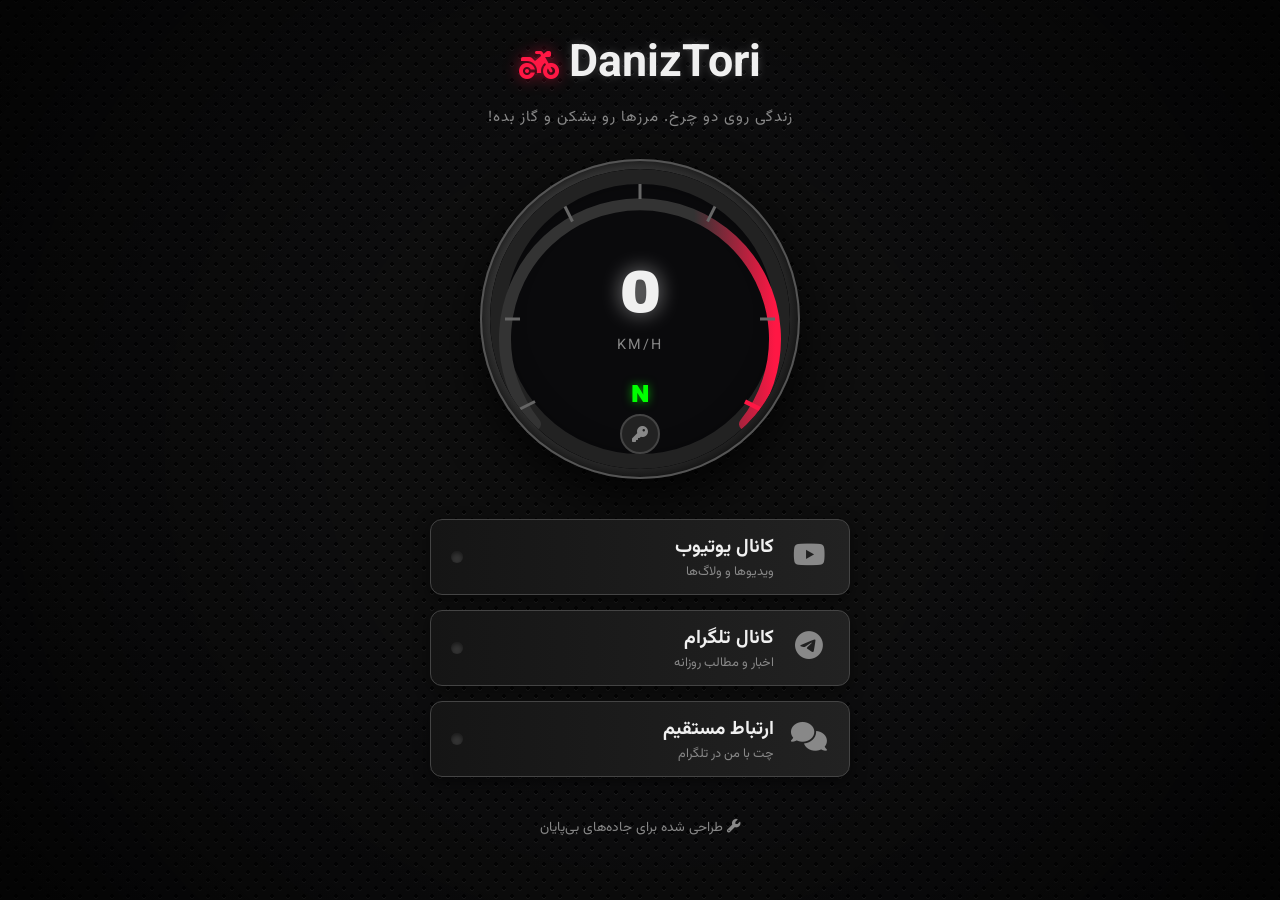
==== index.html @ c29c2c74 "Add index.html" ====
<!DOCTYPE html>
<html lang="fa" dir="rtl">
<head>
    <meta charset="UTF-8">
    <meta name="viewport" content="width=device-width, initial-scale=1.0">
    <title>دنیزطوری | موتور سوار</title>
    
    <!-- Meta SEO -->
    <meta name="description" content="صفحه رسمی ارتباط با دنیزطوری - بلاگر موتور سوار">
    
    <!-- Favicon -->
    <link rel="icon" type="image/png" href="assets/biker_avatar.png">
    
    <!-- Google Fonts -->
    <link rel="preconnect" href="https://fonts.googleapis.com">
    <link rel="preconnect" href="https://fonts.gstatic.com" crossorigin>
    <link href="https://fonts.googleapis.com/css2?family=Vazirmatn:wght@400;700;900&family=Lalezar&display=swap" rel="stylesheet">
    
    <!-- FontAwesome 6 CDN -->
    <link rel="stylesheet" href="https://cdnjs.cloudflare.com/ajax/libs/font-awesome/6.5.1/css/all.min.css">
    
    <!-- Main Stylesheet -->
    <link rel="stylesheet" href="styles.css">
</head>
<body>

    <!-- Ambient Engine Sound (Optional, requires user interaction to play) -->
    <audio id="engineSound" src="https://actions.google.com/sounds/v1/transportation/motorcycle_start_and_idle.ogg" preload="auto"></audio>
    <audio id="revSound" src="https://actions.google.com/sounds/v1/transportation/motorcycle_pass_by.ogg" preload="auto"></audio>

    <div class="carbon-bg"></div>
    <div class="vignette"></div>

    <main class="dashboard-container">
        
        <!-- Header Profile -->
        <header class="profile-header">
            <h1 class="profile-title" style="font-family: var(--font-text);">DanizTori <i class="fa-solid fa-motorcycle accent-icon"></i></h1>
            <p class="profile-bio">زندگی روی دو چرخ. مرزها رو بشکن و گاز بده!</p>
        </header>

        <!-- Speedometer Section (Central Hub) -->
        <section class="speedometer-wrapper">
            <div class="speedometer-inner">
                <!-- SVG Speedometer Design -->
                <svg class="speed-dial" viewBox="0 0 200 200">
                    <defs>
                        <linearGradient id="gradRed" x1="0%" y1="0%" x2="100%" y2="0%">
                            <stop offset="0%" style="stop-color:#333;stop-opacity:1" />
                            <stop offset="70%" style="stop-color:#333;stop-opacity:1" />
                            <stop offset="100%" style="stop-color:#ff1744;stop-opacity:1" />
                        </linearGradient>
                    </defs>
                    
                    <!-- Outer Ring -->
                    <circle cx="100" cy="100" r="95" fill="none" stroke="#222" stroke-width="10"/>
                    
                    <!-- Track -->
                    <path d="M 30,170 A 90,90 0 1,1 170,170" fill="none" stroke="url(#gradRed)" stroke-width="8" stroke-linecap="round"/>
                    
                    <!-- RPM Progress (Dynamic) -->
                    <path id="rpmPath" d="M 30,170 A 90,90 0 1,1 170,170" fill="none" stroke="#ff1744" stroke-width="8" stroke-linecap="round" stroke-dasharray="415" stroke-dashoffset="415"/>
                    
                    <!-- Ticks -->
                    <g class="ticks" stroke="#666" stroke-width="2">
                        <!-- Ticks generated in JS for precision, or approximated here -->
                        <line x1="20" y1="160" x2="30" y2="155" />
                        <line x1="10" y1="100" x2="20" y2="100" />
                        <line x1="50" y1="25" x2="55" y2="35" />
                        <line x1="100" y1="10" x2="100" y2="20" />
                        <line x1="150" y1="25" x2="145" y2="35" />
                        <line x1="190" y1="100" x2="180" y2="100" />
                        <line x1="180" y1="160" x2="170" y2="155" stroke="#ff1744" stroke-width="3"/>
                    </g>
                </svg>

                <div class="speed-data">
                    <div class="speed-value" id="speedValue">0</div>
                    <div class="speed-unit">km/h</div>
                </div>

                <div class="gear-indicator">
                    <span id="gearValue">N</span>
                </div>

                <!-- Ignition Key (Secret Game Button) -->
                <div class="ignition-key" id="ignitionKey" title="استارت (بازی مخفی)">
                    <i class="fa-solid fa-key"></i>
                </div>
            </div>

            <!-- Game Overlay (Hidden by default, shown inside speedometer area) -->
            <div class="game-display" id="gameDisplay">
                <canvas id="gameCanvas" width="300" height="300"></canvas>
                <button id="exitGameBtn" class="exit-game" title="خروج"><i class="fa-solid fa-times"></i></button>
                <div class="game-controls-ui" id="gameControlsUI">
                    <button id="leftBtn" class="game-btn"><i class="fa-solid fa-arrow-left"></i></button>
                    <button id="rightBtn" class="game-btn"><i class="fa-solid fa-arrow-right"></i></button>
                </div>
                <div class="game-overlay-ui" id="gameOverUI">
                    <h3>تصادف کردی!</h3>
                    <p>امتیاز: <span id="finalScore">0</span></p>
                    <button id="restartBtn">دوباره</button>
                </div>
                <div class="game-start-ui" id="gameStartUI">
                    <p>با دکمه‌های چپ و راست جاخالی بده!</p>
                    <button id="playBtn">شروع بازی</button>
                </div>
            </div>
        </section>

        <!-- Links Section (Switchgears) -->
        <section class="switchgear-container">
            
            <a href="https://www.youtube.com/@Daniztori" target="_blank" class="switch-btn engine-start" data-rpm="120" data-gear="3">
                <div class="switch-icon"><i class="fa-brands fa-youtube"></i></div>
                <div class="switch-text">
                    <span class="title">کانال یوتیوب</span>
                    <span class="subtitle">ویدیوها و ولاگ‌ها</span>
                </div>
                <div class="switch-indicator red"></div>
            </a>

            <a href="https://t.me/daniztori" target="_blank" class="switch-btn high-beam" data-rpm="180" data-gear="5">
                <div class="switch-icon"><i class="fa-brands fa-telegram"></i></div>
                <div class="switch-text">
                    <span class="title">کانال تلگرام</span>
                    <span class="subtitle">اخبار و مطالب روزانه</span>
                </div>
                <div class="switch-indicator blue"></div>
            </a>

            <a href="https://t.me/daniztori?direct" target="_blank" class="switch-btn horn" data-rpm="250" data-gear="6">
                <div class="switch-icon"><i class="fa-solid fa-comments"></i></div>
                <div class="switch-text">
                    <span class="title">ارتباط مستقیم</span>
                    <span class="subtitle">چت با من در تلگرام</span>
                </div>
                <div class="switch-indicator green"></div>
            </a>

        </section>

        <!-- Footer -->
        <footer class="footer">
            <p><i class="fa-solid fa-wrench"></i> طراحی شده برای جاده‌های بی‌پایان</p>
        </footer>

    </main>

    <script src="app.js"></script>
</body>
</html>
---- styles.css ----
/* ==========================================================================
   DanizTori Bio Link - Motorcycle Dashboard Theme (Persian/RTL)
   ========================================================================== */

:root {
    /* Color Palette - Carbon & Neon */
    --bg-dark: #0a0a0c;
    --carbon-color: #111;
    --text-main: #f0f0f0;
    --text-muted: #888;
    
    --neon-red: #ff1744;
    --neon-red-glow: rgba(255, 23, 68, 0.6);
    --neon-blue: #00e5ff;
    --neon-blue-glow: rgba(0, 229, 255, 0.6);
    --metal-dark: #222;
    --metal-light: #444;
    
    /* Fonts */
    --font-text: 'Vazirmatn', system-ui, sans-serif;
    --font-num: 'Lalezar', cursive;
    
    --transition: all 0.3s cubic-bezier(0.25, 0.8, 0.25, 1);
}

* {
    margin: 0;
    padding: 0;
    box-sizing: border-box;
    -webkit-tap-highlight-color: transparent;
}

body {
    font-family: var(--font-text);
    background-color: var(--bg-dark);
    color: var(--text-main);
    min-height: 100vh;
    display: flex;
    justify-content: center;
    align-items: flex-start;
    padding: 30px 15px;
    direction: rtl;
    overflow-x: hidden;
}

/* Carbon Fiber Background */
.carbon-bg {
    position: fixed;
    top: 0;
    left: 0;
    width: 100vw;
    height: 100vh;
    background: 
        radial-gradient(black 15%, transparent 16%) 0 0,
        radial-gradient(black 15%, transparent 16%) 8px 8px,
        radial-gradient(rgba(255,255,255,.1) 15%, transparent 20%) 0 1px,
        radial-gradient(rgba(255,255,255,.1) 15%, transparent 20%) 8px 9px;
    background-color: var(--carbon-color);
    background-size: 16px 16px;
    opacity: 0.6;
    z-index: -2;
}

.vignette {
    position: fixed;
    top: 0;
    left: 0;
    width: 100vw;
    height: 100vh;
    background: radial-gradient(circle, transparent 40%, #000 120%);
    z-index: -1;
    pointer-events: none;
}

.dashboard-container {
    width: 100%;
    max-width: 420px;
    z-index: 1;
    display: flex;
    flex-direction: column;
    align-items: center;
}

/* Profile Header */
.profile-header {
    text-align: center;
    margin-bottom: 30px;
}

.profile-title {
    font-family: var(--font-num);
    font-size: 2.8rem;
    color: var(--text-main);
    text-shadow: 0 0 10px rgba(255,255,255,0.2);
    margin-bottom: 5px;
    display: flex;
    align-items: center;
    justify-content: center;
    gap: 10px;
}

.accent-icon {
    color: var(--neon-red);
    font-size: 2rem;
    text-shadow: 0 0 15px var(--neon-red-glow);
}

.profile-bio {
    font-size: 0.95rem;
    color: var(--text-muted);
    letter-spacing: 1px;
}

/* Speedometer Central Hub */
.speedometer-wrapper {
    width: 320px;
    height: 320px;
    position: relative;
    margin-bottom: 40px;
    background: linear-gradient(135deg, var(--metal-light), var(--metal-dark));
    border-radius: 50%;
    padding: 10px;
    box-shadow: 
        0 20px 50px rgba(0,0,0,0.8),
        inset 0 0 0 2px #555,
        inset 0 0 20px black;
}

.speedometer-inner {
    width: 100%;
    height: 100%;
    background: var(--bg-dark);
    border-radius: 50%;
    position: relative;
    box-shadow: inset 0 0 30px rgba(0,0,0,0.9);
    display: flex;
    flex-direction: column;
    justify-content: center;
    align-items: center;
    overflow: hidden;
}

.speed-dial {
    position: absolute;
    top: 0;
    left: 0;
    width: 100%;
    height: 100%;
    z-index: 1;
}

.speed-data {
    position: relative;
    z-index: 2;
    text-align: center;
    margin-top: -20px;
}

.speed-value {
    font-family: var(--font-num);
    font-size: 4.5rem;
    line-height: 1;
    color: var(--text-main);
    text-shadow: 0 0 20px rgba(255,255,255,0.5);
    transition: var(--transition);
}

.speed-unit {
    font-size: 0.9rem;
    color: var(--text-muted);
    text-transform: uppercase;
    letter-spacing: 2px;
}

.gear-indicator {
    position: absolute;
    bottom: 50px;
    z-index: 2;
    font-family: var(--font-num);
    font-size: 1.8rem;
    color: #0f0;
    text-shadow: 0 0 10px rgba(0,255,0,0.6);
}

.ignition-key {
    position: absolute;
    bottom: 15px;
    z-index: 3;
    width: 40px;
    height: 40px;
    background: var(--metal-dark);
    border: 2px solid var(--metal-light);
    border-radius: 50%;
    display: flex;
    justify-content: center;
    align-items: center;
    color: var(--text-muted);
    cursor: pointer;
    transition: var(--transition);
}

.ignition-key:hover, .ignition-key.active {
    color: var(--neon-red);
    border-color: var(--neon-red);
    box-shadow: 0 0 15px var(--neon-red-glow);
}

/* Links / Switchgears */
.switchgear-container {
    width: 100%;
    display: flex;
    flex-direction: column;
    gap: 15px;
}

.switch-btn {
    display: flex;
    align-items: center;
    background: linear-gradient(to left, var(--metal-dark), #151515);
    border: 1px solid var(--metal-light);
    border-radius: 12px;
    padding: 12px 20px;
    text-decoration: none;
    color: var(--text-main);
    position: relative;
    overflow: hidden;
    transition: var(--transition);
    box-shadow: 0 5px 15px rgba(0,0,0,0.5);
}

.switch-btn:hover {
    transform: translateY(-3px) scale(1.02);
    border-color: #666;
}

.switch-icon {
    font-size: 1.8rem;
    margin-left: 15px;
    color: var(--text-muted);
    transition: var(--transition);
    width: 40px;
    text-align: center;
}

.switch-btn:hover .switch-icon {
    color: var(--text-main);
}

.switch-text {
    display: flex;
    flex-direction: column;
    flex-grow: 1;
}

.switch-text .title {
    font-size: 1.2rem;
    font-weight: 700;
}

.switch-text .subtitle {
    font-size: 0.8rem;
    color: var(--text-muted);
}

.switch-indicator {
    width: 12px;
    height: 12px;
    border-radius: 50%;
    background: #333;
    box-shadow: inset 0 2px 4px rgba(0,0,0,0.5);
    transition: var(--transition);
}

/* Hover effects */
.switch-btn.engine-start:hover .switch-indicator {
    background: var(--neon-red);
    box-shadow: 0 0 10px var(--neon-red-glow), inset 0 0 5px white;
}
.switch-btn.high-beam:hover .switch-indicator {
    background: var(--neon-blue);
    box-shadow: 0 0 10px var(--neon-blue-glow), inset 0 0 5px white;
}
.switch-btn.horn:hover .switch-indicator {
    background: #00e676;
    box-shadow: 0 0 10px rgba(0,230,118,0.6), inset 0 0 5px white;
}

/* Footer */
.footer {
    margin-top: 40px;
    font-size: 0.85rem;
    color: var(--text-muted);
}

/* Game Display inside Speedometer */
.game-display {
    position: absolute;
    top: 10px;
    left: 10px;
    width: 300px;
    height: 300px;
    border-radius: 50%;
    background: var(--bg-dark);
    z-index: 10;
    display: flex;
    justify-content: center;
    align-items: center;
    opacity: 0;
    pointer-events: none;
    transition: opacity 0.5s ease;
    overflow: hidden;
}

.game-display.active {
    opacity: 1;
    pointer-events: auto;
}

#gameCanvas {
    width: 100%;
    height: 100%;
    border-radius: 50%;
    background: #111;
}

.game-overlay-ui, .game-start-ui {
    position: absolute;
    top: 50%;
    left: 50%;
    transform: translate(-50%, -50%);
    text-align: center;
    background: rgba(0,0,0,0.8);
    padding: 20px;
    border-radius: 10px;
    border: 1px solid var(--neon-red);
    width: 80%;
}

.game-overlay-ui { display: none; }
.game-overlay-ui.show { display: block; }
.game-start-ui { display: none; }
.game-start-ui.show { display: block; }

.game-overlay-ui h3 {
    color: var(--neon-red);
    font-family: var(--font-num);
    font-size: 2rem;
    margin-bottom: 5px;
}

.game-overlay-ui p {
    margin-bottom: 15px;
    font-size: 1.2rem;
}

#restartBtn {
    background: var(--neon-red);
    color: white;
    border: none;
    padding: 8px 20px;
    font-family: var(--font-text);
    font-weight: bold;
    border-radius: 5px;
    cursor: pointer;
}
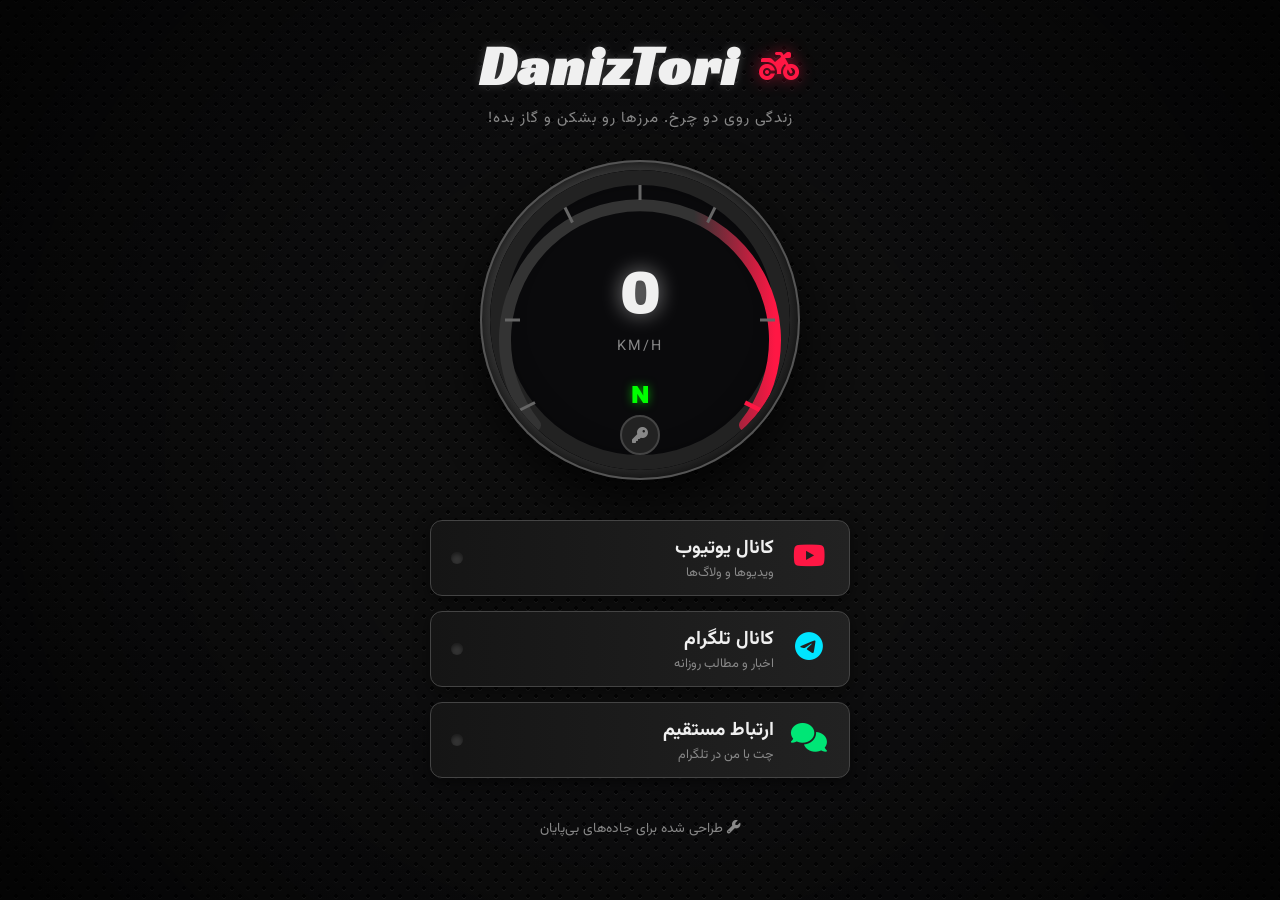
==== commit 9a5f063a: "Add index.html" ====
--- a/index.html
+++ b/index.html
@@ -14,7 +14,7 @@
     <!-- Google Fonts -->
     <link rel="preconnect" href="https://fonts.googleapis.com">
     <link rel="preconnect" href="https://fonts.gstatic.com" crossorigin>
-    <link href="https://fonts.googleapis.com/css2?family=Vazirmatn:wght@400;700;900&family=Lalezar&display=swap" rel="stylesheet">
+    <link href="https://fonts.googleapis.com/css2?family=Vazirmatn:wght@400;700;900&family=Lalezar&family=Racing+Sans+One&display=swap" rel="stylesheet">
     
     <!-- FontAwesome 6 CDN -->
     <link rel="stylesheet" href="https://cdnjs.cloudflare.com/ajax/libs/font-awesome/6.5.1/css/all.min.css">
@@ -35,7 +35,7 @@
         
         <!-- Header Profile -->
         <header class="profile-header">
-            <h1 class="profile-title" style="font-family: var(--font-text);">DanizTori <i class="fa-solid fa-motorcycle accent-icon"></i></h1>
+            <h1 class="profile-title" dir="ltr" style="font-family: 'Racing Sans One', cursive; font-size: 3.5rem; letter-spacing: 2px;">DanizTori <i class="fa-solid fa-motorcycle accent-icon" style="margin-left: 10px;"></i></h1>
             <p class="profile-bio">زندگی روی دو چرخ. مرزها رو بشکن و گاز بده!</p>
         </header>
 
--- a/styles.css
+++ b/styles.css
@@ -271,15 +271,18 @@
     transition: var(--transition);
 }
 
-/* Hover effects */
+/* Hover & Icon effects */
+.switch-btn.engine-start .switch-icon { color: var(--neon-red); }
 .switch-btn.engine-start:hover .switch-indicator {
     background: var(--neon-red);
     box-shadow: 0 0 10px var(--neon-red-glow), inset 0 0 5px white;
 }
+.switch-btn.high-beam .switch-icon { color: var(--neon-blue); }
 .switch-btn.high-beam:hover .switch-indicator {
     background: var(--neon-blue);
     box-shadow: 0 0 10px var(--neon-blue-glow), inset 0 0 5px white;
 }
+.switch-btn.horn .switch-icon { color: #00e676; }
 .switch-btn.horn:hover .switch-indicator {
     background: #00e676;
     box-shadow: 0 0 10px rgba(0,230,118,0.6), inset 0 0 5px white;
@@ -353,7 +356,7 @@
     font-size: 1.2rem;
 }
 
-#restartBtn {
+#restartBtn, #playBtn {
     background: var(--neon-red);
     color: white;
     border: none;
@@ -363,3 +366,50 @@
     border-radius: 5px;
     cursor: pointer;
 }
+
+.exit-game {
+    position: absolute;
+    top: 15px;
+    right: 15px;
+    background: rgba(0,0,0,0.7);
+    color: white;
+    border: 1px solid var(--neon-red);
+    border-radius: 50%;
+    width: 30px;
+    height: 30px;
+    cursor: pointer;
+    z-index: 20;
+    transition: var(--transition);
+}
+.exit-game:hover {
+    background: var(--neon-red);
+}
+
+.game-controls-ui {
+    position: absolute;
+    bottom: 20px;
+    left: 0;
+    width: 100%;
+    display: flex;
+    justify-content: space-around;
+    z-index: 20;
+    pointer-events: none;
+}
+.game-controls-ui.show {
+    pointer-events: auto;
+}
+.game-btn {
+    width: 50px;
+    height: 50px;
+    border-radius: 50%;
+    background: rgba(255, 255, 255, 0.2);
+    border: 1px solid rgba(255,255,255,0.5);
+    color: white;
+    font-size: 1.2rem;
+    cursor: pointer;
+    backdrop-filter: blur(5px);
+    pointer-events: auto;
+}
+.game-btn:active {
+    background: rgba(255, 255, 255, 0.4);
+}
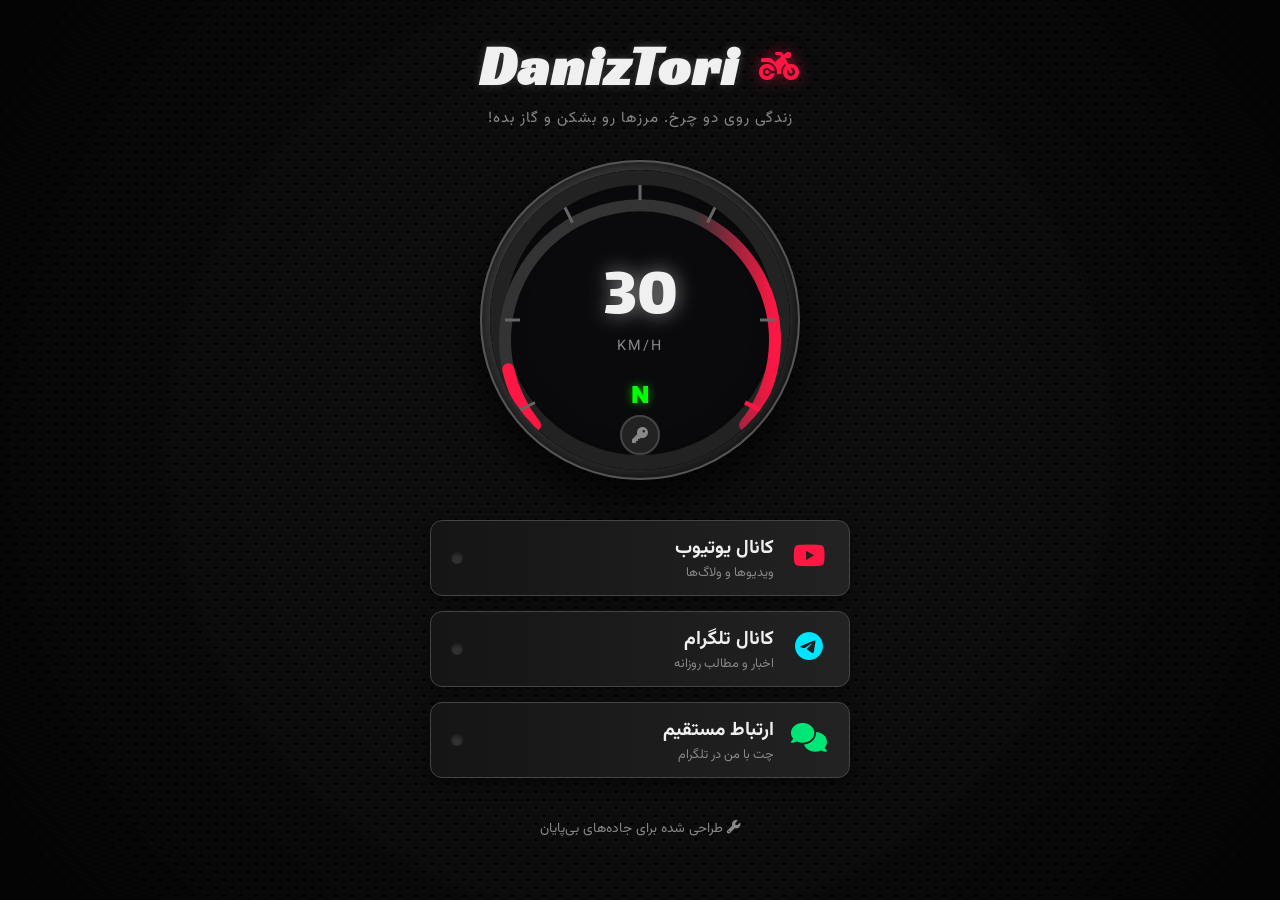
==== commit 02e2546f: "Add index.html" ====
--- a/index.html
+++ b/index.html
@@ -3,13 +3,13 @@
 <head>
     <meta charset="UTF-8">
     <meta name="viewport" content="width=device-width, initial-scale=1.0">
-    <title>دنیزطوری | موتور سوار</title>
+    <title>DanizTori</title>
     
     <!-- Meta SEO -->
-    <meta name="description" content="صفحه رسمی ارتباط با دنیزطوری - بلاگر موتور سوار">
+    <meta name="description" content="لینک دسترسی های سریع شبکه های اجتماعی دنیزطوری">
     
     <!-- Favicon -->
-    <link rel="icon" type="image/png" href="assets/biker_avatar.png">
+    <link rel="icon" type="image/png" href="assets/favicon.png">
     
     <!-- Google Fonts -->
     <link rel="preconnect" href="https://fonts.googleapis.com">
@@ -92,7 +92,6 @@
             <!-- Game Overlay (Hidden by default, shown inside speedometer area) -->
             <div class="game-display" id="gameDisplay">
                 <canvas id="gameCanvas" width="300" height="300"></canvas>
-                <button id="exitGameBtn" class="exit-game" title="خروج"><i class="fa-solid fa-times"></i></button>
                 <div class="game-controls-ui" id="gameControlsUI">
                     <button id="leftBtn" class="game-btn"><i class="fa-solid fa-arrow-left"></i></button>
                     <button id="rightBtn" class="game-btn"><i class="fa-solid fa-arrow-right"></i></button>
@@ -101,10 +100,12 @@
                     <h3>تصادف کردی!</h3>
                     <p>امتیاز: <span id="finalScore">0</span></p>
                     <button id="restartBtn">دوباره</button>
+                    <button id="exitGameBtn2" class="exit-btn">خروج</button>
                 </div>
                 <div class="game-start-ui" id="gameStartUI">
                     <p>با دکمه‌های چپ و راست جاخالی بده!</p>
                     <button id="playBtn">شروع بازی</button>
+                    <button id="exitGameBtn1" class="exit-btn">خروج</button>
                 </div>
             </div>
         </section>
--- a/styles.css
+++ b/styles.css
@@ -356,33 +356,26 @@
     font-size: 1.2rem;
 }
 
-#restartBtn, #playBtn {
-    background: var(--neon-red);
+#restartBtn, #playBtn, .exit-btn {
     color: white;
     border: none;
-    padding: 8px 20px;
+    padding: 8px 15px;
     font-family: var(--font-text);
     font-weight: bold;
     border-radius: 5px;
     cursor: pointer;
-}
-
-.exit-game {
-    position: absolute;
-    top: 15px;
-    right: 15px;
-    background: rgba(0,0,0,0.7);
-    color: white;
-    border: 1px solid var(--neon-red);
-    border-radius: 50%;
-    width: 30px;
-    height: 30px;
-    cursor: pointer;
-    z-index: 20;
-    transition: var(--transition);
-}
-.exit-game:hover {
+    margin: 5px;
+}
+
+#restartBtn, #playBtn {
     background: var(--neon-red);
+}
+
+.exit-btn {
+    background: #555;
+}
+.exit-btn:hover {
+    background: #777;
 }
 
 .game-controls-ui {
@@ -394,6 +387,7 @@
     justify-content: space-around;
     z-index: 20;
     pointer-events: none;
+    direction: ltr;
 }
 .game-controls-ui.show {
     pointer-events: auto;
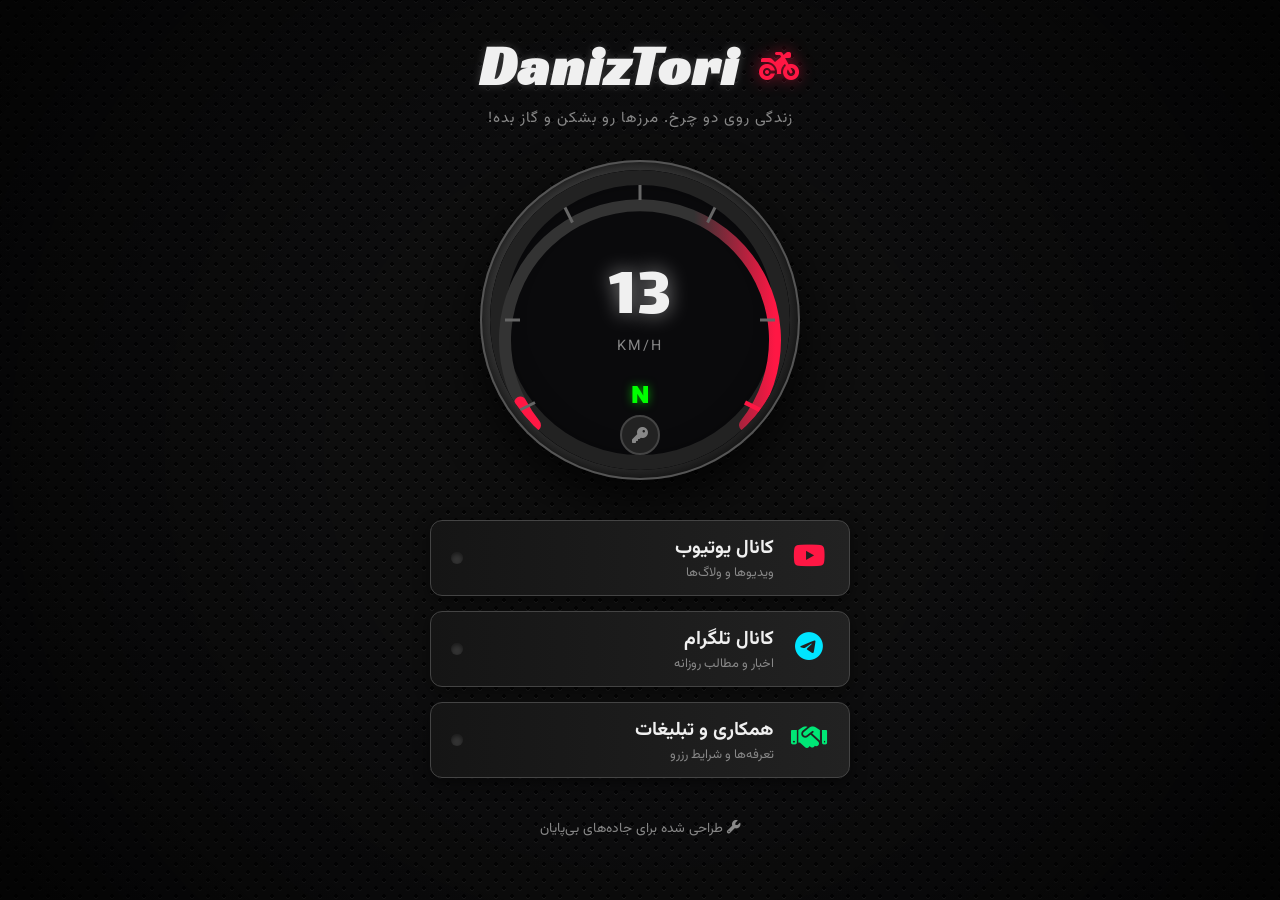
==== commit dfa48d8b: "Add ads page and update CTA" ====
--- a/index.html
+++ b/index.html
@@ -131,11 +131,11 @@
                 <div class="switch-indicator blue"></div>
             </a>
 
-            <a href="https://t.me/daniztori?direct" target="_blank" class="switch-btn horn" data-rpm="250" data-gear="6">
-                <div class="switch-icon"><i class="fa-solid fa-comments"></i></div>
+            <a href="ads.html" class="switch-btn horn" data-rpm="250" data-gear="6">
+                <div class="switch-icon"><i class="fa-solid fa-handshake"></i></div>
                 <div class="switch-text">
-                    <span class="title">ارتباط مستقیم</span>
-                    <span class="subtitle">چت با من در تلگرام</span>
+                    <span class="title">همکاری و تبلیغات</span>
+                    <span class="subtitle">تعرفه‌ها و شرایط رزرو</span>
                 </div>
                 <div class="switch-indicator green"></div>
             </a>
--- a/styles.css
+++ b/styles.css
@@ -407,3 +407,233 @@
 .game-btn:active {
     background: rgba(255, 255, 255, 0.4);
 }
+
+/* ==========================================================================
+   Ads Page Styles
+   ========================================================================== */
+.ads-page-container {
+    max-width: 500px;
+}
+
+.ads-content {
+    width: 100%;
+    display: flex;
+    flex-direction: column;
+    gap: 30px;
+    margin-bottom: 30px;
+}
+
+.ads-category h2 {
+    font-size: 1.3rem;
+    color: var(--neon-red);
+    margin-bottom: 15px;
+    display: flex;
+    align-items: center;
+    gap: 10px;
+    border-bottom: 1px solid var(--metal-light);
+    padding-bottom: 10px;
+    text-shadow: 0 0 10px var(--neon-red-glow);
+}
+
+.ads-category h2 i {
+    font-size: 1.1rem;
+}
+
+.ad-card {
+    background: linear-gradient(145deg, rgba(34,34,34,0.7), rgba(17,17,17,0.7));
+    border: 1px solid var(--metal-light);
+    border-radius: 12px;
+    padding: 15px 20px;
+    margin-bottom: 15px;
+    backdrop-filter: blur(10px);
+    box-shadow: 0 5px 15px rgba(0,0,0,0.3);
+    transition: var(--transition);
+}
+
+.ad-card:hover {
+    border-color: #666;
+    transform: translateY(-2px);
+    box-shadow: 0 8px 20px rgba(0,0,0,0.5);
+}
+
+.premium-card {
+    border-color: rgba(0, 229, 255, 0.4);
+}
+
+.premium-card:hover {
+    border-color: var(--neon-blue);
+    box-shadow: 0 8px 20px rgba(0, 229, 255, 0.15);
+}
+
+.ad-card-header {
+    display: flex;
+    justify-content: space-between;
+    align-items: flex-start;
+    margin-bottom: 8px;
+    gap: 15px;
+}
+
+.ad-card-header h3 {
+    font-size: 1.05rem;
+    color: var(--text-main);
+    font-weight: 700;
+}
+
+.ad-price {
+    font-family: var(--font-num);
+    color: #00e676;
+    font-size: 1.1rem;
+    white-space: nowrap;
+    text-shadow: 0 0 8px rgba(0,230,118,0.4);
+    background: rgba(0, 230, 118, 0.1);
+    padding: 3px 8px;
+    border-radius: 6px;
+}
+
+.ad-desc {
+    font-size: 0.9rem;
+    color: var(--text-muted);
+    line-height: 1.5;
+}
+
+.ad-note {
+    font-size: 0.8rem;
+    color: #ffb300;
+    margin-top: 10px;
+    padding-top: 10px;
+    border-top: 1px dashed rgba(255, 179, 0, 0.3);
+    display: flex;
+    gap: 8px;
+    align-items: flex-start;
+}
+
+.ad-note i {
+    margin-top: 2px;
+}
+
+.info-category .conditions-list {
+    list-style: none;
+    padding: 0;
+}
+
+.info-category .conditions-list li {
+    font-size: 0.95rem;
+    margin-bottom: 12px;
+    padding-right: 20px;
+    position: relative;
+    color: #ddd;
+    line-height: 1.6;
+}
+
+.info-category .conditions-list li::before {
+    content: "•";
+    color: var(--neon-blue);
+    position: absolute;
+    right: 0;
+    top: 0;
+    font-size: 1.2rem;
+    line-height: 1.4;
+}
+
+.info-category strong {
+    color: var(--neon-red);
+}
+
+.date-note {
+    font-size: 0.8rem;
+    color: #777;
+    margin-top: 20px;
+    text-align: left;
+    font-family: var(--font-num);
+}
+
+.ads-actions {
+    margin-top: 10px;
+}
+
+/* Sticky CTA Button for Ads Page */
+.sticky-cta-container {
+    position: fixed;
+    bottom: 0;
+    left: 0;
+    width: 100%;
+    padding: 15px 20px;
+    z-index: 100;
+    display: flex;
+    justify-content: center;
+    pointer-events: none;
+}
+
+.sticky-cta-btn {
+    display: flex;
+    align-items: center;
+    background: linear-gradient(135deg, #0088cc, #0077b5);
+    border: 1px solid #33aaff;
+    border-radius: 16px;
+    padding: 12px 20px;
+    text-decoration: none;
+    color: #fff;
+    width: 100%;
+    max-width: 420px;
+    box-shadow: 0 10px 20px rgba(0, 136, 204, 0.4), inset 0 2px 5px rgba(255,255,255,0.3);
+    animation: pulse-glow 2s infinite;
+    transition: var(--transition);
+    pointer-events: auto;
+}
+
+.sticky-cta-btn:hover {
+    transform: translateY(-3px) scale(1.02);
+    box-shadow: 0 15px 25px rgba(0, 136, 204, 0.6), inset 0 2px 5px rgba(255,255,255,0.4);
+}
+
+.sticky-icon {
+    font-size: 1.8rem;
+    margin-left: 15px;
+    color: #fff;
+    width: 40px;
+    text-align: center;
+    text-shadow: 0 2px 5px rgba(0,0,0,0.3);
+}
+
+.sticky-text {
+    display: flex;
+    flex-direction: column;
+    flex-grow: 1;
+}
+
+.sticky-text .title {
+    font-size: 1.15rem;
+    font-weight: 900;
+    text-shadow: 0 1px 3px rgba(0,0,0,0.4);
+}
+
+.sticky-text .subtitle {
+    font-size: 0.8rem;
+    color: rgba(255,255,255,0.85);
+}
+
+.sticky-indicator {
+    width: 12px;
+    height: 12px;
+    border-radius: 50%;
+    background: #fff;
+    box-shadow: 0 0 10px rgba(255,255,255,0.8);
+    animation: blink 1.5s infinite alternate;
+}
+
+@keyframes pulse-glow {
+    0% {
+        box-shadow: 0 0 0 0 rgba(0, 136, 204, 0.7), 0 10px 20px rgba(0, 136, 204, 0.4);
+    }
+    70% {
+        box-shadow: 0 0 0 15px rgba(0, 136, 204, 0), 0 10px 20px rgba(0, 136, 204, 0.4);
+    }
+    100% {
+        box-shadow: 0 0 0 0 rgba(0, 136, 204, 0), 0 10px 20px rgba(0, 136, 204, 0.4);
+    }
+}
+
+@keyframes blink {
+    from { opacity: 0.4; transform: scale(0.8); }
+    to { opacity: 1; transform: scale(1.2); }
+}
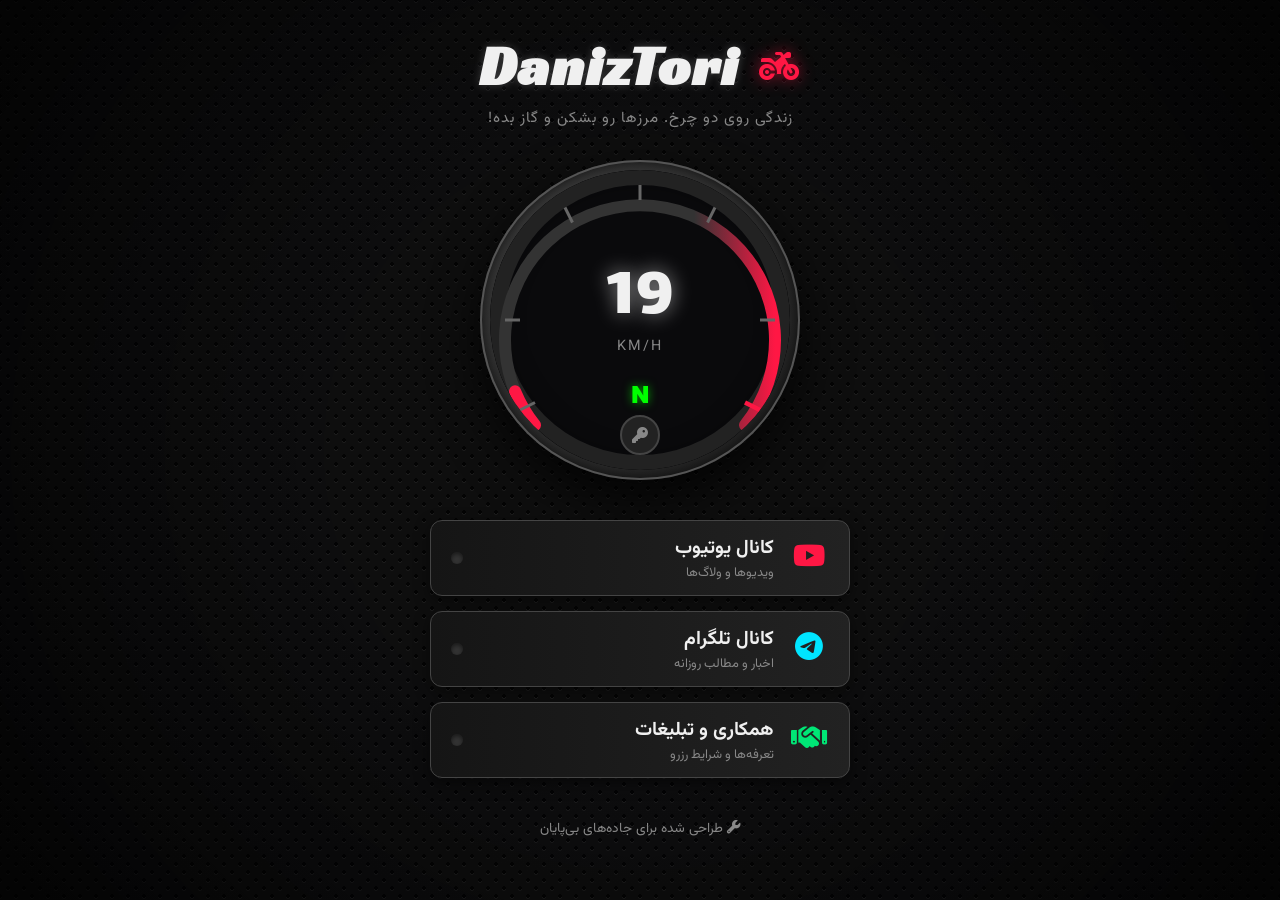
==== commit c05383e1: "Update Telegram link for ads via AI" ====
--- a/index.html
+++ b/index.html
@@ -131,7 +131,7 @@
                 <div class="switch-indicator blue"></div>
             </a>
 
-            <a href="ads.html" class="switch-btn horn" data-rpm="250" data-gear="6">
+            <a href="https://t.me/daniztori?direct" target="_blank" class="switch-btn horn" data-rpm="250" data-gear="6">
                 <div class="switch-icon"><i class="fa-solid fa-handshake"></i></div>
                 <div class="switch-text">
                     <span class="title">همکاری و تبلیغات</span>
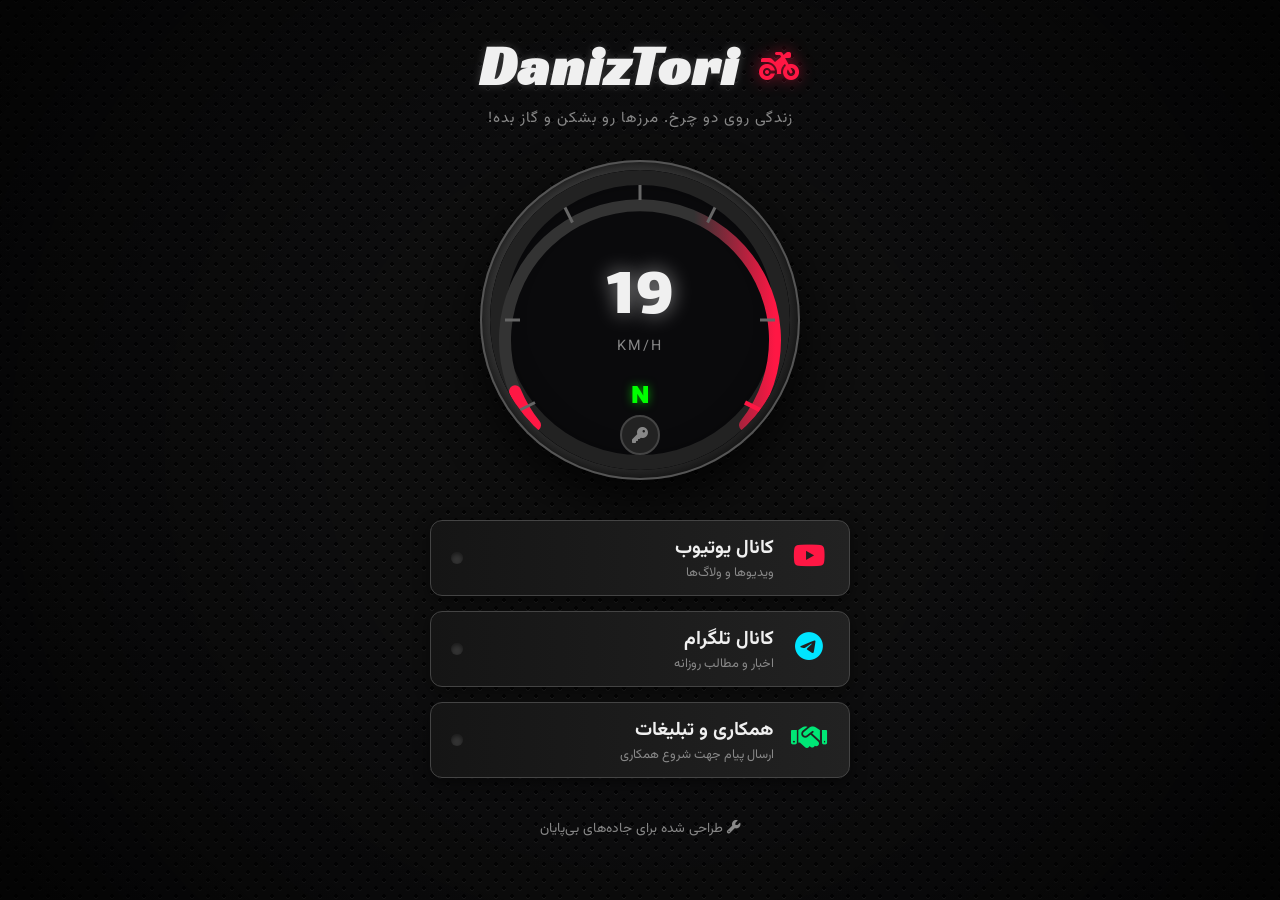
==== commit db33eefd: "Update Ads subtitle text via AI" ====
--- a/index.html
+++ b/index.html
@@ -135,7 +135,7 @@
                 <div class="switch-icon"><i class="fa-solid fa-handshake"></i></div>
                 <div class="switch-text">
                     <span class="title">همکاری و تبلیغات</span>
-                    <span class="subtitle">تعرفه‌ها و شرایط رزرو</span>
+                    <span class="subtitle">ارسال پیام جهت شروع همکاری</span>
                 </div>
                 <div class="switch-indicator green"></div>
             </a>
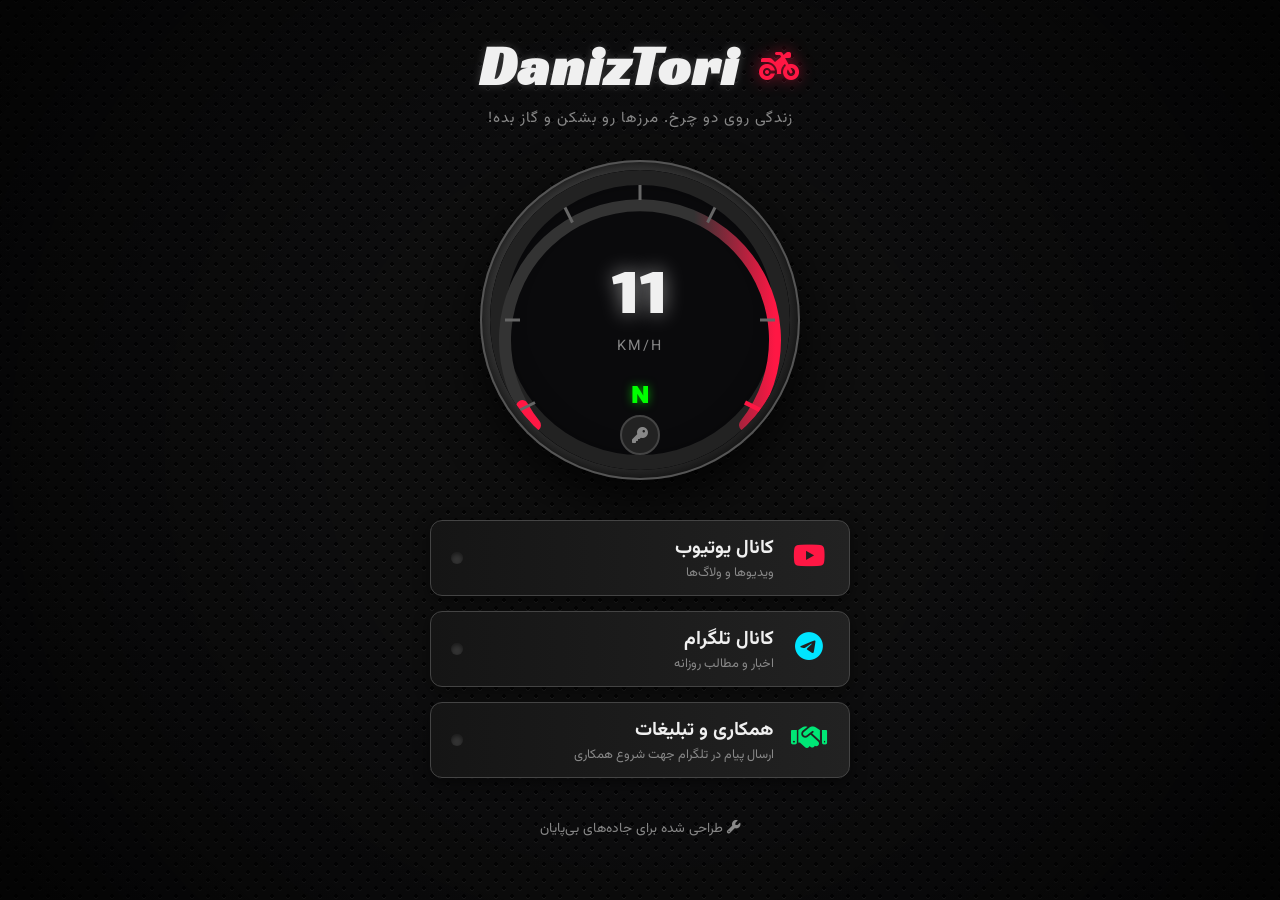
==== commit d96fcb21: "Update Ads subtitle text to exact requested string" ====
--- a/index.html
+++ b/index.html
@@ -135,7 +135,7 @@
                 <div class="switch-icon"><i class="fa-solid fa-handshake"></i></div>
                 <div class="switch-text">
                     <span class="title">همکاری و تبلیغات</span>
-                    <span class="subtitle">ارسال پیام جهت شروع همکاری</span>
+                    <span class="subtitle">ارسال پیام در تلگرام جهت شروع همکاری</span>
                 </div>
                 <div class="switch-indicator green"></div>
             </a>
